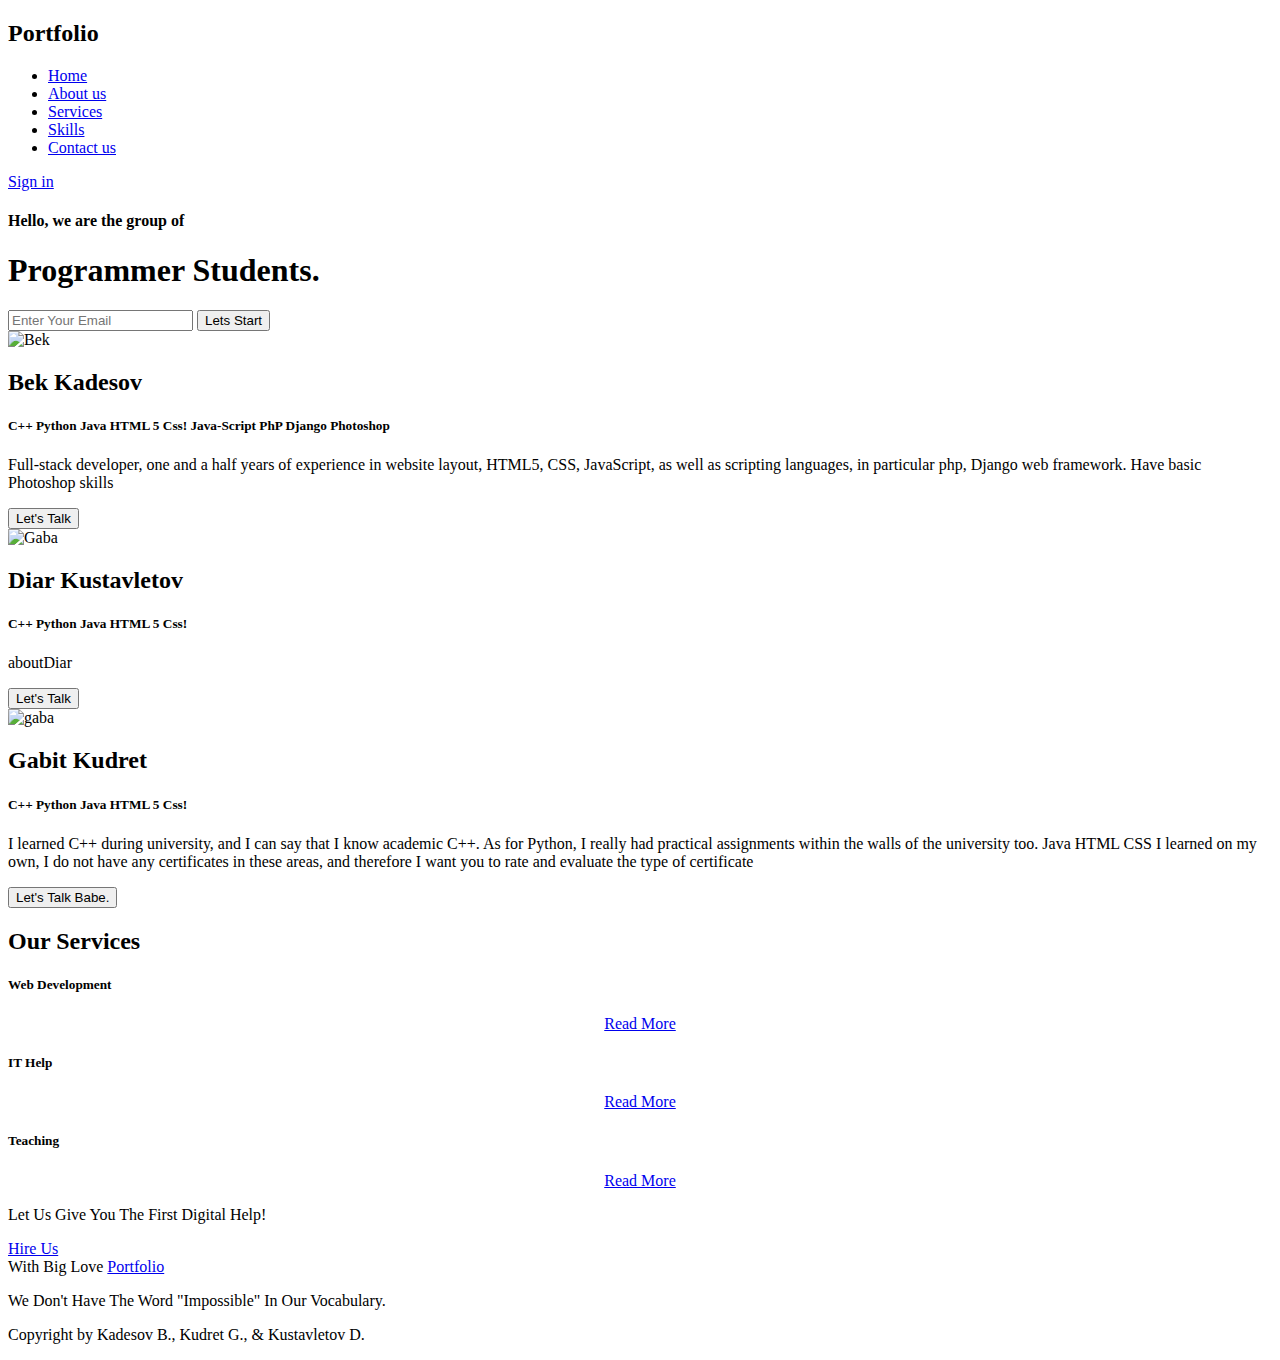
==== index.html @ 151448b5 "Create index.html" ====
<!DOCTYPE html>
<html lang="en">
<head>
    <meta charset="UTF-8">
    <title>Portfolio</title>
    <link rel="stylesheet" href="cube's.css">

    <link rel="stylesheet" href="https://cdnjs.cloudflare.com/ajax/libs/font-awesome/6.0.0-beta3/css/all.min.css"
          integrity="sha512-Fo3rlrZj/k7ujTnHg4CGR2D7kSs0v4LLanw2qksYuRlEzO+tcaEPQogQ0KaoGN26/zrn20ImR1DfuLWnOo7aBA=="
          crossorigin="anonymous" referrerpolicy="no-referrer" />
</head>
<body>

<!--Starting Header-->

<div id="here" class="heroes">
    <nav>
        <h2 class="logo">Portfo<span>lio</span></h2>
        <ul>
            <li><a href="#here">Home</a></li>
            <li><a href="#about">About us</a></li>
            <li><a href="#service">Services</a></li>
            <li><a href="#about">Skills</a></li>
            <li><a href="#contact">Contact us</a></li>
        </ul>
        <a href="#" class = "btn">Sign in</a>
    </nav>
    <div class="content">
        <h4>Hello, we are the group of</h4>
        <h1>Programmer <span>Students.</span></h1>
        <div class="newsletter">
            <form>
                <input type="email" name = "email" id = "mail" placeholder = "Enter Your Email">
                <input type = "submit" name = "submit" value = "Lets Start">
            </form>
        </div>
    </div>
</div>

<!--ABOUT SECTION-->

<section id ="about"  class="about">
    <div class="main">
        <img src="img/Bek.jpg" alt = "Bek">
        <div class="about-text">
            <h2>Bek <span>Kadesov</span></h2>
            <h5>C++ <span>Python </span>Java <span>HTML 5 </span>Css!
                <span>Java-Script </span>PhP <span>Django </span>Photoshop</h5>
            <p>Full-stack developer, one and a half years of experience in website layout,
                HTML5, CSS, JavaScript, as well as scripting languages, in particular php,
                Django web framework. Have basic Photoshop skills</p>
            <button type="button">Let's Talk</button>
        </div>
    </div>
</section>

<section class="about2">
    <div class="main">
        <img src="img/baaka.jpg" alt = "Gaba">
        <div class="about-text">
            <h2>Diar <span>Kustavletov</span></h2>
            <h5>C++ <span>Python </span>Java <span>HTML 5 </span>Css!</h5>
            <p>aboutDiar</p>
            <button type="button">Let's Talk</button>
        </div>
    </div>
</section>

<section class="about3">
    <div class="main">
        <img src="img/Gabit.jpg" alt = "gaba">
        <div class="about-text">
            <h2>Gabit <span>Kudret</span></h2>
            <h5>C++ <span>Python </span>Java <span>HTML 5 </span>Css!</h5>
            <p>I learned С++ during university, and I can say that I know academic C++.
                As for Python, I really had practical assignments within the walls of the university too.
                Java HTML CSS I learned on my own, I do not have any certificates in these areas,
                and therefore I want you to rate and evaluate the type of certificate</p>
            <button type="button">Let's Talk Babe.</button>
        </div>
    </div>
</section>
<!--SERVICE SECTION START-->

 <div id="service" class="service">
     <div class="title">
         <h2>Our Services</h2>
     </div>
     <div class="box">
         <div class="card">
             <i class="fab fa-chrome"></i>
             <h5>Web Development</h5>
             <div class="pra">
<!--                 <p></p>-->

                 <p style="text-align: center;">
                     <a class="button" href="#">Read More</a>
                 </p>
             </div>
         </div>
         <div class="card">
             <i class="fab fa-github"></i>
             <h5>IT Help</h5>
             <div class="pra">
<!--                 <p></p>-->

                 <p style="text-align: center;">
                     <a class="button" href="#">Read More</a>
                 </p>
             </div>
         </div>
         <div class="card">
             <i class="fas fa-chalkboard-teacher"></i>
             <h5>Teaching</h5>
             <div class="pra">
<!--                 <p></p>-->

                 <p style="text-align: center;">
                     <a class="button" href="#">Read More</a>
                 </p>
             </div>
         </div>
     </div>
 </div>

<!--CONTACT ME-->

<div id="contact" class="contact-me">
    <p>Let Us Give You The First Digital Help!</p>
    <a class="button-two" href="#">Hire Us</a>
</div>

<!--FOOTER START-->

<footer>
    <div class="gooter"
    <p>With Big Love <a href="#here">Portfolio</a></p>
    <p>We Don't Have The Word "Impossible" In Our Vocabulary.</p>
    </div>
    <div class="social">
        <a href="https://www.instagram.com/kadessovb/"><i class="fab fa-instagram"></i></a>
        <a href="https://www.instagram.com/gabitok667/"><i class="fab fa-instagram"></i></a>
        <a href="#"><i class="fab fa-instagram"></i></a>
    </div>
        <p class="end">Copyright by Kadesov B., Kudret G., & Kustavletov D.</p>
</footer>

</body>
</html>
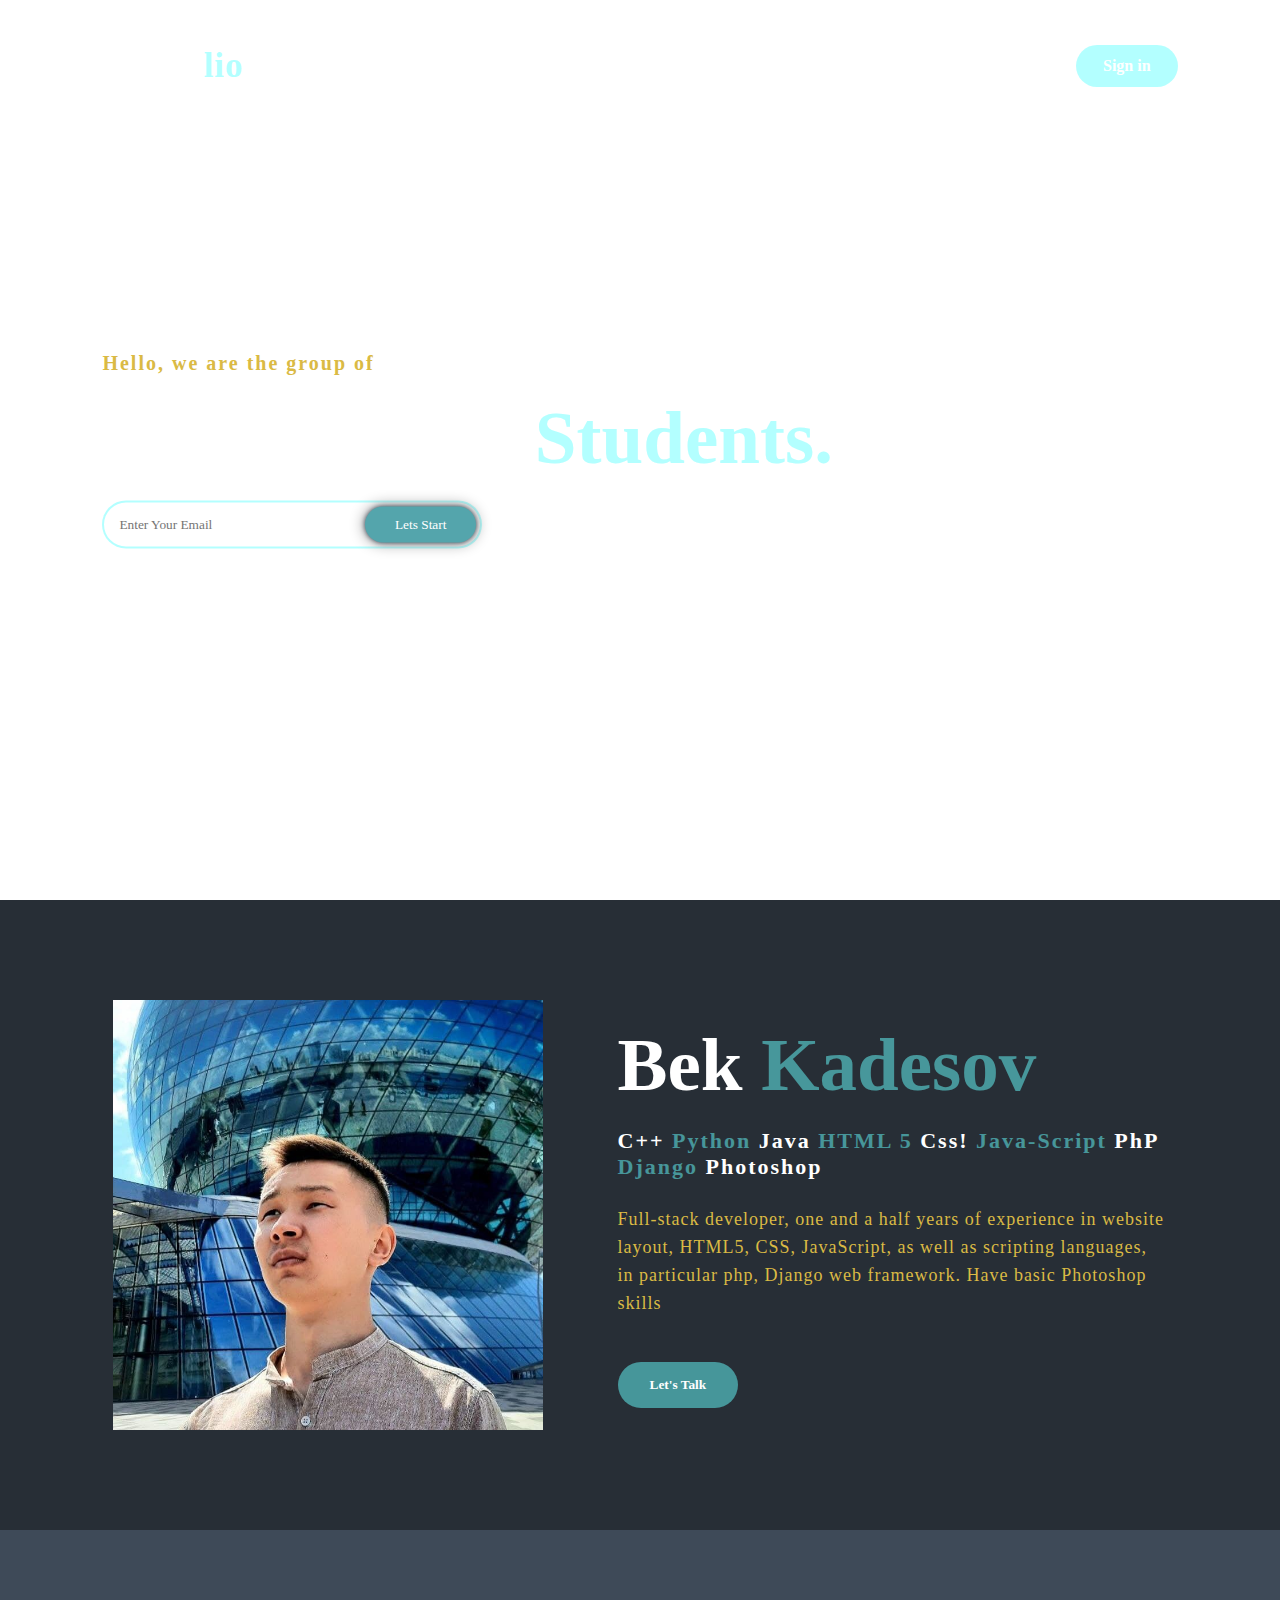
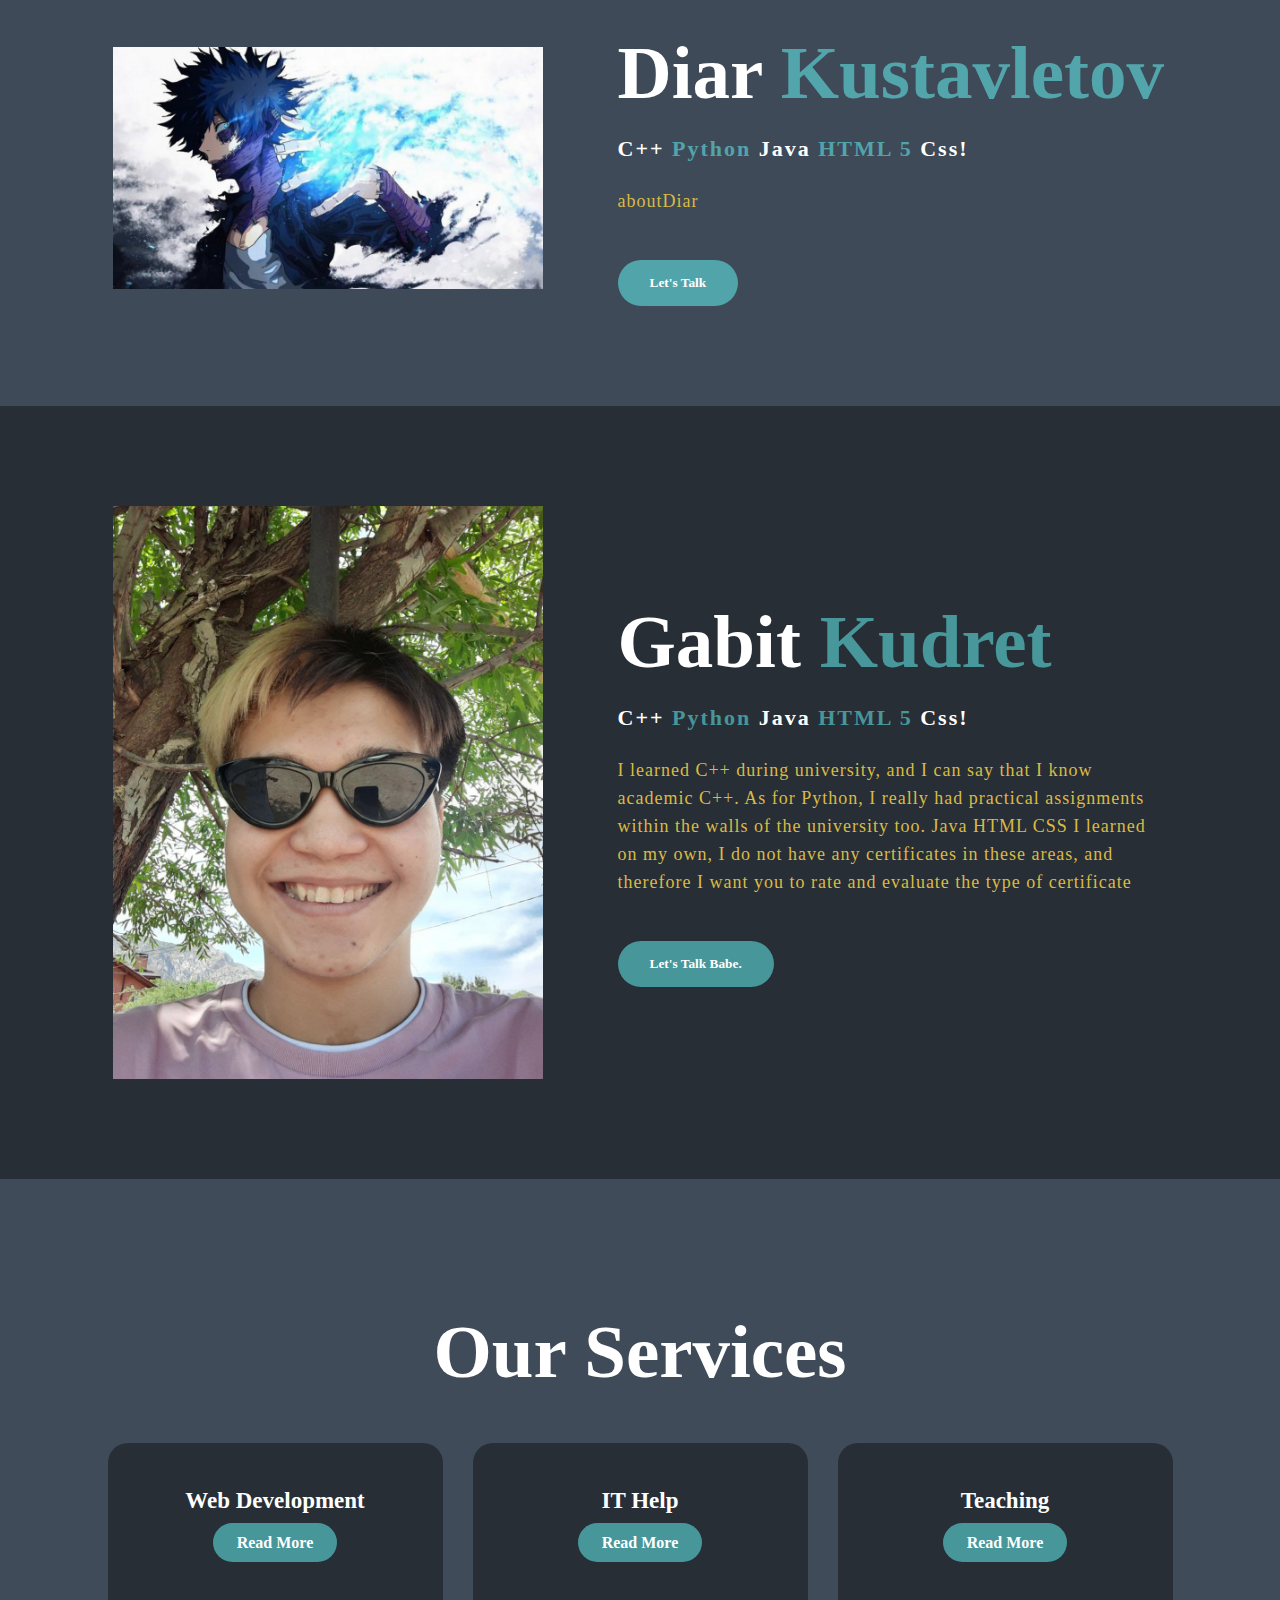
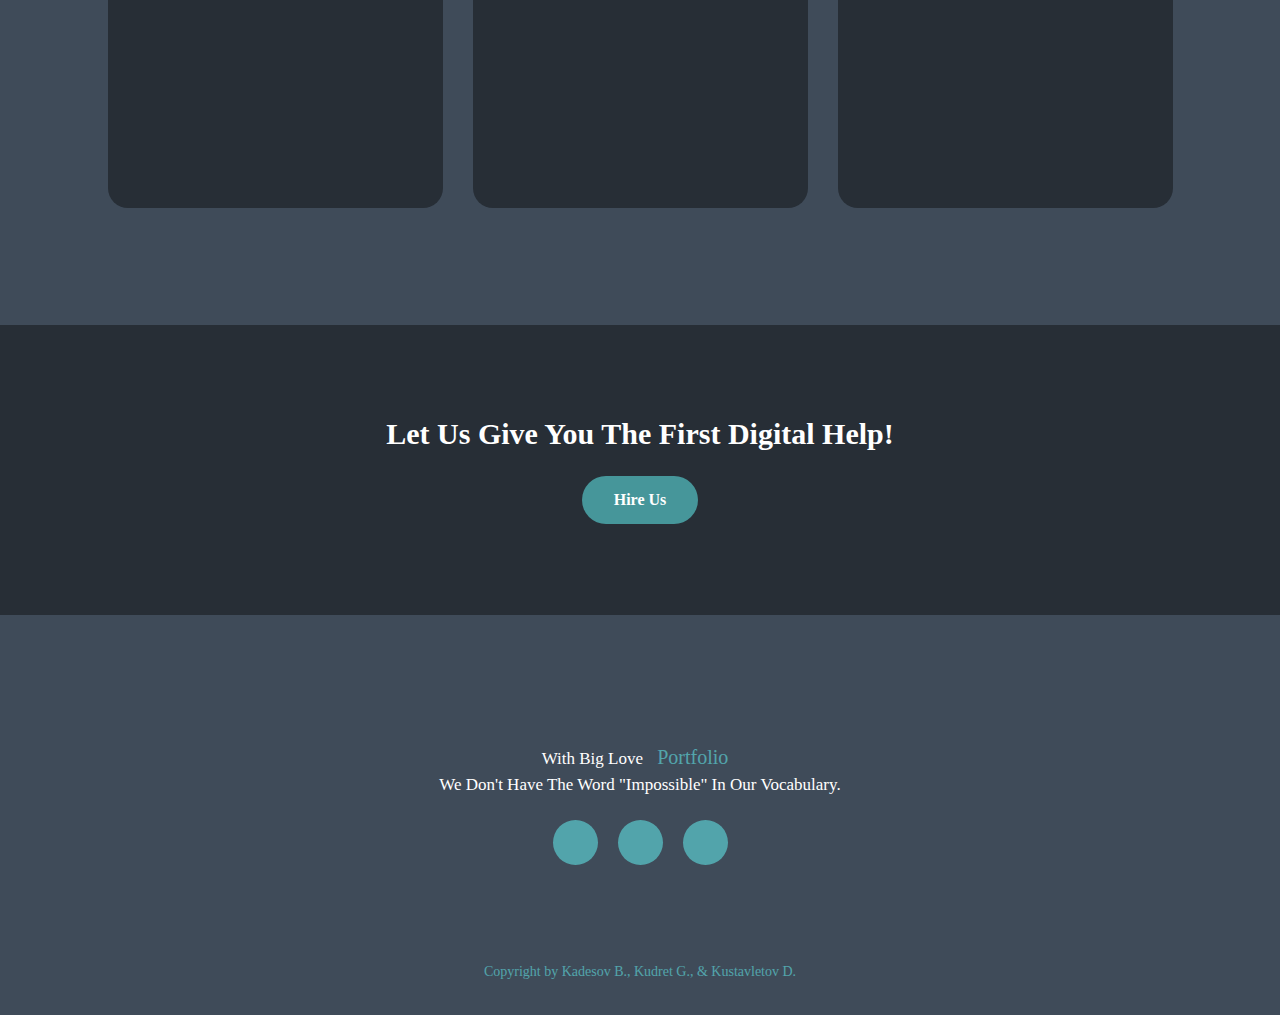
==== commit 633282cd: "Update index.html" ====
--- a/index.html
+++ b/index.html
@@ -41,7 +41,7 @@
 
 <section id ="about"  class="about">
     <div class="main">
-        <img src="img/Bek.jpg" alt = "Bek">
+        <img src="Bek.jpg" alt = "Bek">
         <div class="about-text">
             <h2>Bek <span>Kadesov</span></h2>
             <h5>C++ <span>Python </span>Java <span>HTML 5 </span>Css!
@@ -56,7 +56,7 @@
 
 <section class="about2">
     <div class="main">
-        <img src="img/baaka.jpg" alt = "Gaba">
+        <img src="baaka.jpg" alt = "Gaba">
         <div class="about-text">
             <h2>Diar <span>Kustavletov</span></h2>
             <h5>C++ <span>Python </span>Java <span>HTML 5 </span>Css!</h5>
@@ -68,7 +68,7 @@
 
 <section class="about3">
     <div class="main">
-        <img src="img/Gabit.jpg" alt = "gaba">
+        <img src="Gabit.jpg" alt = "gaba">
         <div class="about-text">
             <h2>Gabit <span>Kudret</span></h2>
             <h5>C++ <span>Python </span>Java <span>HTML 5 </span>Css!</h5>
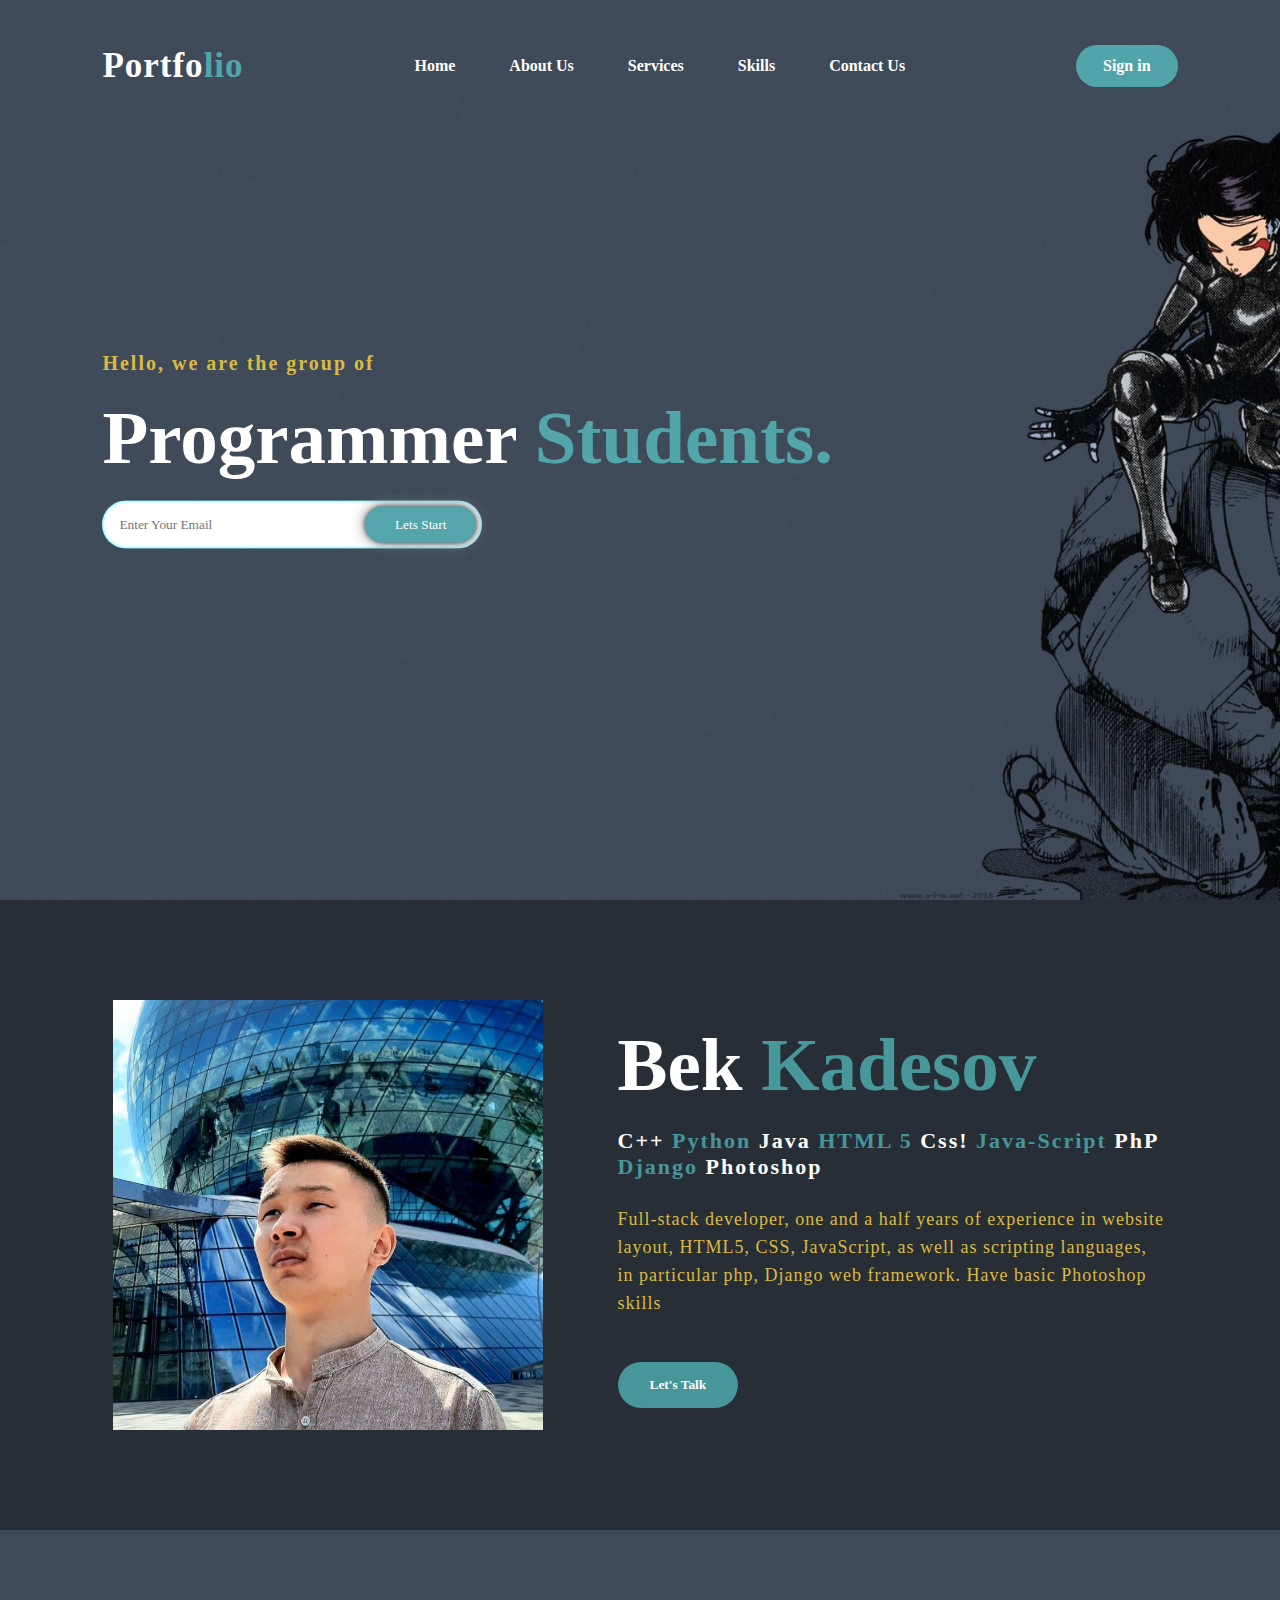
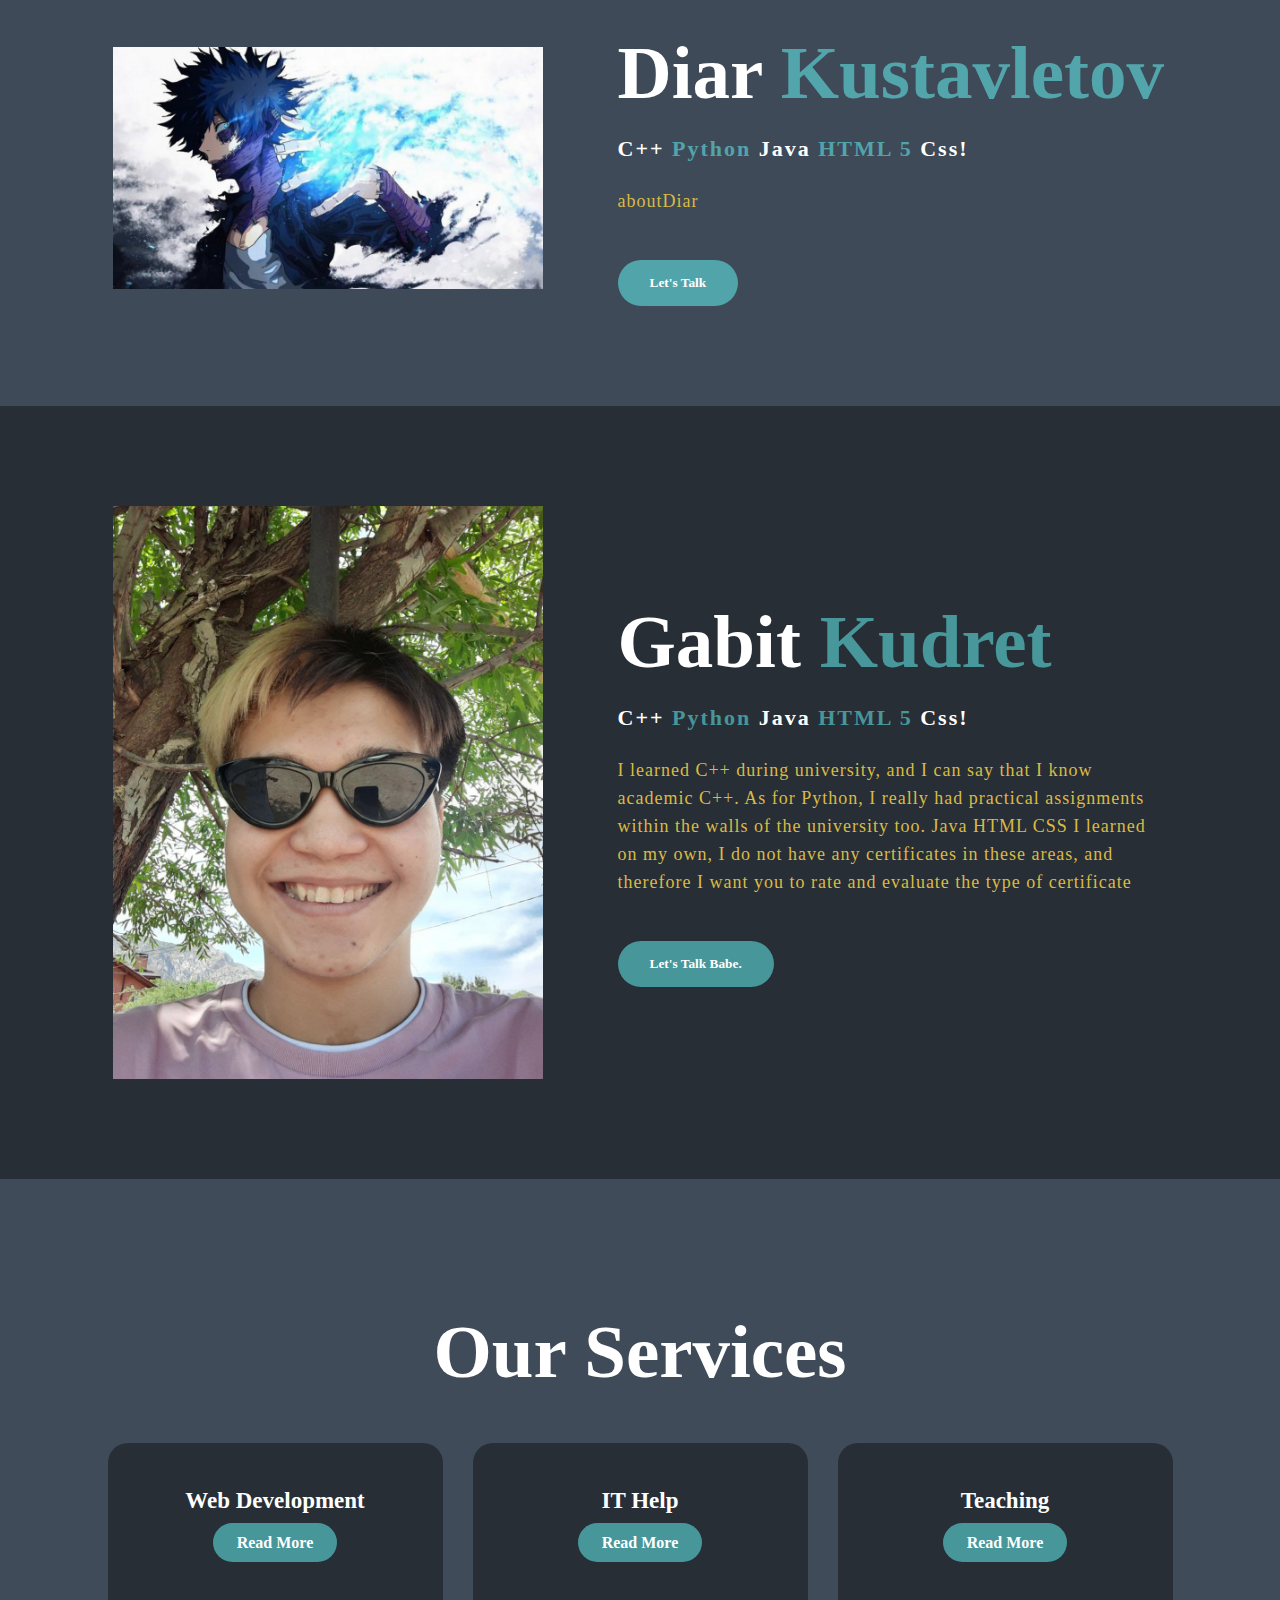
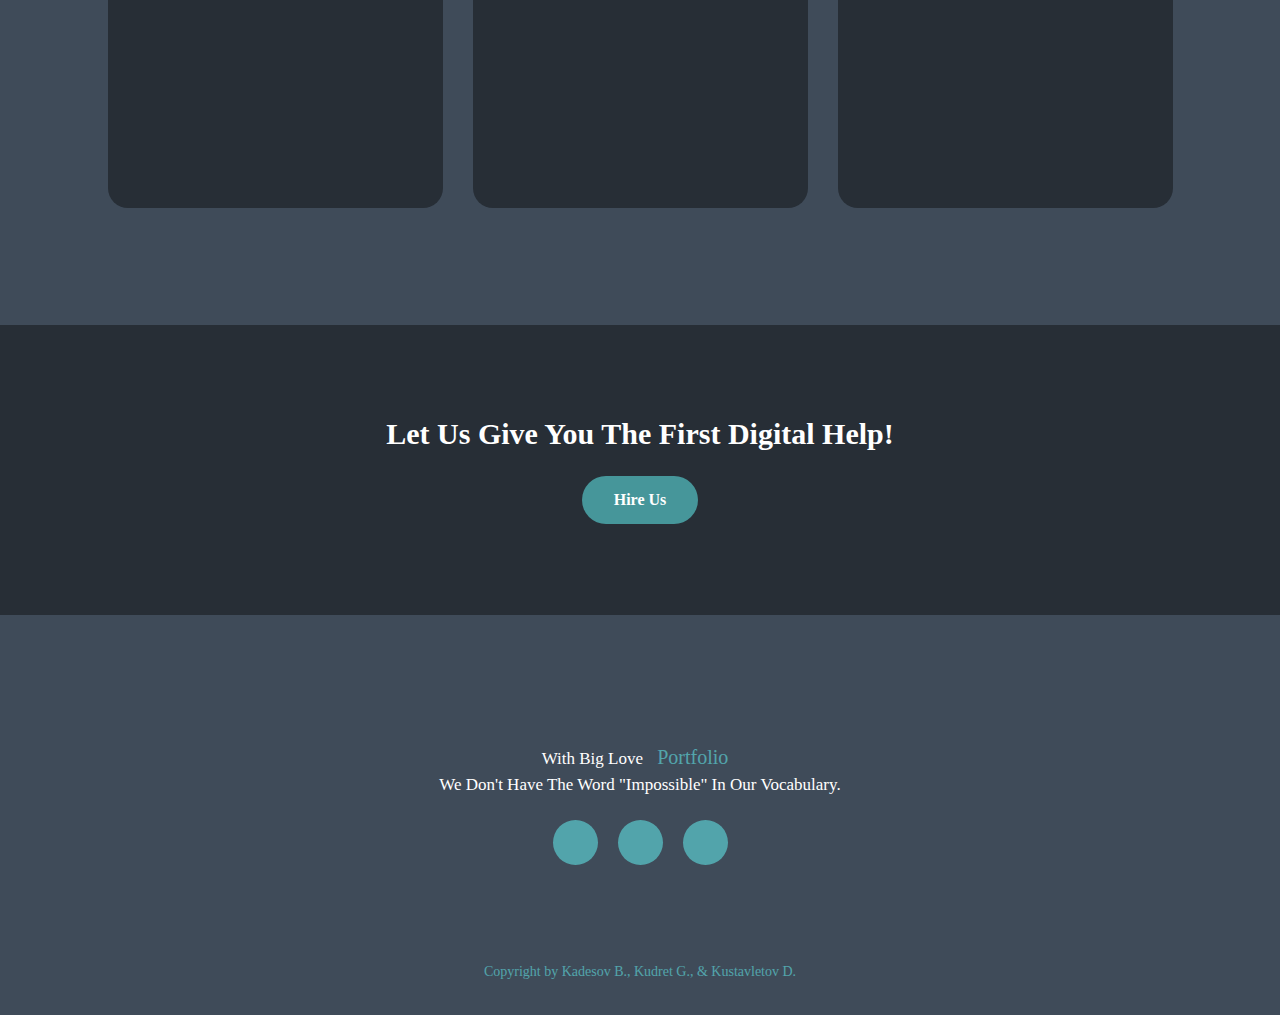
==== commit 1af423e3: "Update index.html" ====
--- a/index.html
+++ b/index.html
@@ -41,7 +41,7 @@
 
 <section id ="about"  class="about">
     <div class="main">
-        <img src="Bek.jpg" alt = "Bek">
+        <img src="/Bek.jpg" alt = "Bek">
         <div class="about-text">
             <h2>Bek <span>Kadesov</span></h2>
             <h5>C++ <span>Python </span>Java <span>HTML 5 </span>Css!
@@ -56,7 +56,7 @@
 
 <section class="about2">
     <div class="main">
-        <img src="baaka.jpg" alt = "Gaba">
+        <img src="/baaka.jpg" alt = "Gaba">
         <div class="about-text">
             <h2>Diar <span>Kustavletov</span></h2>
             <h5>C++ <span>Python </span>Java <span>HTML 5 </span>Css!</h5>
@@ -68,7 +68,7 @@
 
 <section class="about3">
     <div class="main">
-        <img src="Gabit.jpg" alt = "gaba">
+        <img src="/Gabit.jpg" alt = "gaba">
         <div class="about-text">
             <h2>Gabit <span>Kudret</span></h2>
             <h5>C++ <span>Python </span>Java <span>HTML 5 </span>Css!</h5>
